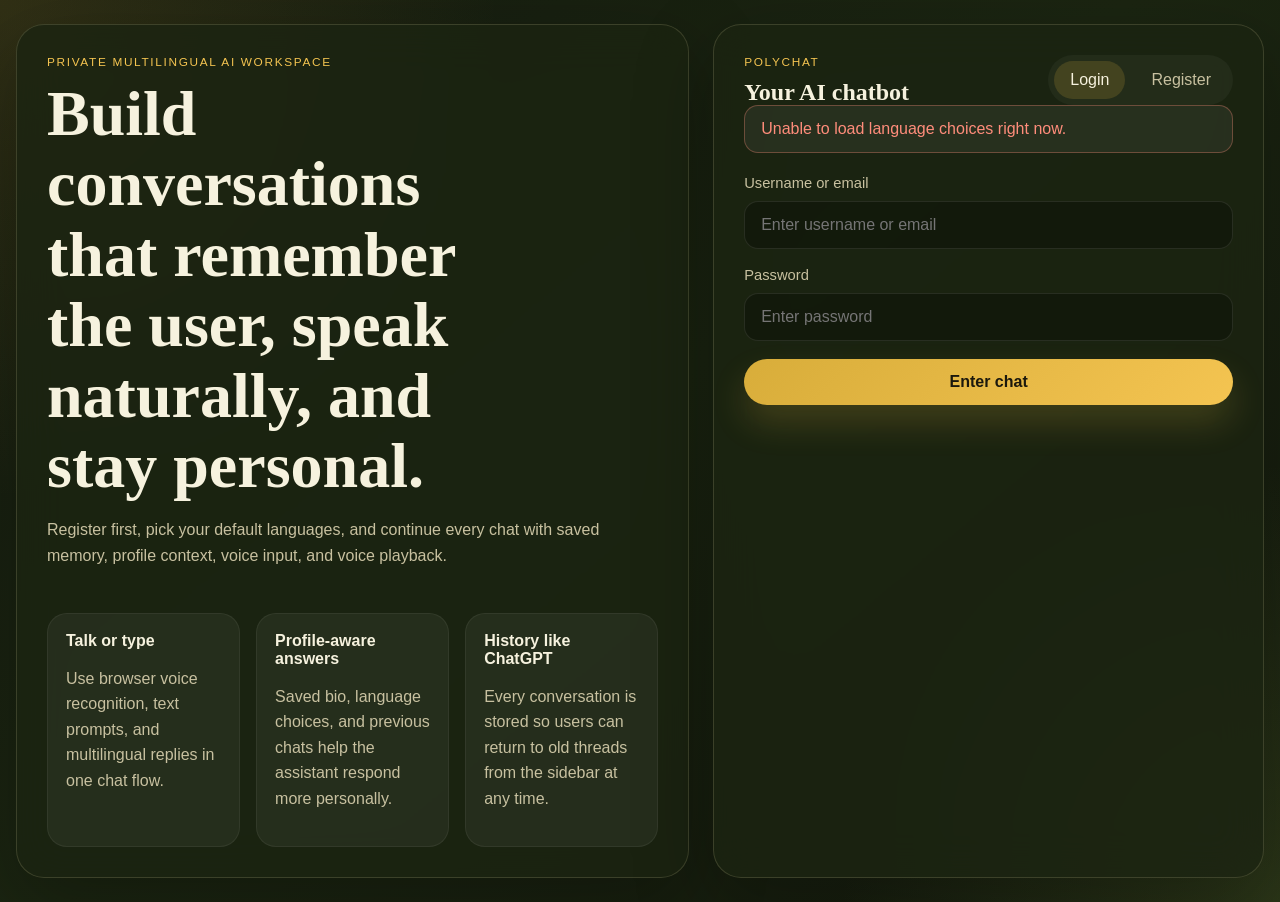
==== frontend/chat.html @ 6683b367 "Initial commit - SocialFlow AI project" ====
<!DOCTYPE html>
<html lang="en">
<head>
    <meta charset="UTF-8">
    <meta name="viewport" content="width=device-width, initial-scale=1.0">
    <title>PolyChat | Chat</title>
    <link rel="stylesheet" href="./css/style.css">
</head>
<body class="chat-page">
    <div class="chat-shell">
        <aside class="sidebar">
            <div class="sidebar-top">
                <div>
                    <p class="brand-kicker">PolyChat</p>
                    <h1>Conversations</h1>
                </div>
                <button id="newChatButton" class="primary-button small">New chat</button>
            </div>

            <label class="search-field">
                <span class="sr-only">Search conversations</span>
                <input id="conversationSearch" type="search" placeholder="Search your chat history">
            </label>

            <div id="conversationList" class="conversation-list"></div>
        </aside>

        <main class="chat-main">
            <header class="chat-header">
                <div>
                    <p class="eyebrow">Memory-aware multilingual assistant</p>
                    <h2 id="chatTitle">Start a new conversation</h2>
                </div>

                <div class="header-actions">
                    <div class="language-inline">
                        <label for="languageSelect">Reply language</label>
                        <select id="languageSelect"></select>
                    </div>

                    <div class="profile-menu-wrapper">
                        <button id="profileMenuButton" class="profile-trigger">
                            <img id="headerAvatar" src="./images/default-avatar.svg" alt="Profile avatar">
                            <span id="headerName">Profile</span>
                        </button>

                        <div id="profileDropdown" class="profile-dropdown hidden">
                            <a href="./profile.html">View profile</a>
                            <button id="logoutButton" type="button">Logout</button>
                        </div>
                    </div>
                </div>
            </header>

            <div id="chatStatus" class="status-banner hidden"></div>

            <section id="messagesPanel" class="messages-panel">
                <div id="emptyState" class="empty-state">
                    <h3>Ready when you are</h3>
                    <p>
                        Type or speak in any language. The chatbot will save each conversation and use the
                        user's profile plus earlier chats for more relevant replies.
                    </p>
                </div>
            </section>

            <form id="composerForm" class="composer">
                <textarea id="messageInput" rows="1" placeholder="Message PolyChat"></textarea>
                <div class="composer-actions">
                    <button id="voiceButton" type="button" class="secondary-button">Voice input</button>
                    <button id="speakerButton" type="button" class="secondary-button">Voice off</button>
                    <button id="sendButton" type="submit" class="primary-button">Send</button>
                </div>
            </form>
        </main>
    </div>

    <script src="./js/chat.js"></script>
</body>
</html>
---- frontend/css/style.css ----
:root {
    --bg: #171d10;
    --bg-soft: #202814;
    --panel: rgba(28, 36, 18, 0.82);
    --panel-strong: rgba(34, 44, 22, 0.95);
    --border: rgba(233, 221, 169, 0.16);
    --text: #f6f2de;
    --muted: #c8c1a0;
    --accent: #d8ad3a;
    --accent-strong: #f4c451;
    --danger: #ff8d7b;
    --success: #87dfa5;
    --shadow: 0 26px 80px rgba(0, 0, 0, 0.28);
    --radius-xl: 28px;
    --radius-lg: 20px;
    --radius-md: 14px;
    --font-ui: "Trebuchet MS", "Gill Sans", sans-serif;
    --font-display: Georgia, "Times New Roman", serif;
}

* {
    box-sizing: border-box;
}

html,
body {
    margin: 0;
    min-height: 100%;
}

body {
    font-family: var(--font-ui);
    color: var(--text);
    background:
        radial-gradient(circle at top left, rgba(216, 173, 58, 0.14), transparent 32%),
        radial-gradient(circle at bottom right, rgba(108, 134, 55, 0.26), transparent 28%),
        linear-gradient(140deg, #151b0f 0%, #1b2511 48%, #14190d 100%);
}

a {
    color: inherit;
    text-decoration: none;
}

button,
input,
textarea,
select {
    font: inherit;
}

button {
    cursor: pointer;
    border: 0;
}

.hidden,
.sr-only {
    position: absolute;
    width: 1px;
    height: 1px;
    padding: 0;
    margin: -1px;
    overflow: hidden;
    clip: rect(0, 0, 0, 0);
    white-space: nowrap;
    border: 0;
}

.eyebrow,
.brand-kicker {
    margin: 0 0 10px;
    text-transform: uppercase;
    letter-spacing: 0.14em;
    font-size: 0.74rem;
    color: var(--accent-strong);
}

.lead,
.muted-copy,
.feature-card p,
.section-heading p {
    color: var(--muted);
    line-height: 1.6;
}

.primary-button,
.secondary-button,
.toggle-button,
.ghost-link,
.profile-trigger,
.link-button {
    display: inline-flex;
    align-items: center;
    justify-content: center;
    gap: 10px;
    border-radius: 999px;
    transition: transform 0.2s ease, background 0.2s ease, border-color 0.2s ease, color 0.2s ease;
}

.primary-button {
    background: linear-gradient(135deg, var(--accent) 0%, var(--accent-strong) 100%);
    color: #1b180d;
    padding: 14px 22px;
    font-weight: 700;
    box-shadow: 0 18px 34px rgba(216, 173, 58, 0.2);
}

.primary-button:hover,
.secondary-button:hover,
.toggle-button:hover,
.ghost-link:hover,
.profile-trigger:hover,
.conversation-item:hover {
    transform: translateY(-1px);
}

.secondary-button,
.ghost-link,
.link-button {
    background: rgba(255, 255, 255, 0.06);
    color: var(--text);
    border: 1px solid var(--border);
    padding: 12px 18px;
}

.small {
    padding: 10px 16px;
}

.wide {
    width: 100%;
}

.pill {
    padding: 8px 12px;
    border-radius: 999px;
    background: rgba(216, 173, 58, 0.14);
    color: var(--accent-strong);
    font-size: 0.86rem;
}

.status-banner {
    margin-bottom: 18px;
    padding: 14px 16px;
    border-radius: var(--radius-md);
    border: 1px solid var(--border);
    background: rgba(255, 255, 255, 0.06);
}

.status-banner.success {
    border-color: rgba(135, 223, 165, 0.26);
    color: var(--success);
}

.status-banner.error {
    border-color: rgba(255, 141, 123, 0.32);
    color: var(--danger);
}

.auth-shell,
.chat-shell,
.profile-layout {
    width: min(1380px, calc(100% - 32px));
    margin: 24px auto;
}

.auth-shell {
    display: grid;
    grid-template-columns: 1.1fr 0.9fr;
    gap: 24px;
    align-items: stretch;
    min-height: calc(100vh - 48px);
}

.auth-hero,
.auth-panel,
.sidebar,
.chat-main,
.profile-card,
.profile-form-panel,
.profile-header {
    background: var(--panel);
    border: 1px solid var(--border);
    border-radius: var(--radius-xl);
    box-shadow: var(--shadow);
    backdrop-filter: blur(22px);
}

.auth-hero,
.auth-panel,
.profile-card,
.profile-form-panel {
    padding: 30px;
}

.auth-hero {
    display: flex;
    flex-direction: column;
    justify-content: space-between;
}

.auth-hero h1,
.profile-header h1,
.sidebar h1,
.chat-header h2,
.auth-panel h2 {
    margin: 0;
    font-family: var(--font-display);
    line-height: 1.1;
}

.auth-hero h1 {
    max-width: 14ch;
    font-size: clamp(2.8rem, 5vw, 5rem);
}

.feature-grid {
    display: grid;
    grid-template-columns: repeat(3, minmax(0, 1fr));
    gap: 16px;
    margin-top: 28px;
}

.feature-card,
.conversation-item,
.message-bubble,
.empty-state {
    background: rgba(255, 255, 255, 0.05);
    border: 1px solid rgba(255, 255, 255, 0.06);
}

.feature-card {
    padding: 18px;
    border-radius: var(--radius-lg);
}

.feature-card h2 {
    margin: 0 0 8px;
    font-size: 1rem;
}

.brand-row,
.section-heading,
.sidebar-top,
.chat-header,
.composer-actions,
.form-actions,
.profile-header {
    display: flex;
    align-items: center;
    justify-content: space-between;
    gap: 16px;
}

.auth-toggle {
    display: flex;
    gap: 10px;
    padding: 6px;
    border-radius: 999px;
    background: rgba(255, 255, 255, 0.04);
}

.toggle-button {
    padding: 10px 16px;
    background: transparent;
    color: var(--muted);
}

.toggle-button.is-active {
    background: rgba(216, 173, 58, 0.18);
    color: var(--text);
}

.auth-form {
    display: none;
    margin-top: 22px;
}

.auth-form.is-active {
    display: block;
}

.field,
.upload-field {
    display: flex;
    flex-direction: column;
    gap: 10px;
    margin-bottom: 18px;
}

.field span,
.upload-field span,
.language-inline label {
    color: var(--muted);
    font-size: 0.92rem;
}

.field-row {
    display: grid;
    grid-template-columns: repeat(2, minmax(0, 1fr));
    gap: 16px;
}

.field input,
.field textarea,
.search-field input,
.language-inline select,
.upload-field input,
.composer textarea {
    width: 100%;
    border-radius: var(--radius-md);
    border: 1px solid rgba(255, 255, 255, 0.09);
    background: rgba(11, 15, 7, 0.42);
    color: var(--text);
    padding: 14px 16px;
    outline: none;
}

.field input:focus,
.field textarea:focus,
.search-field input:focus,
.language-inline select:focus,
.composer textarea:focus {
    border-color: rgba(216, 173, 58, 0.5);
    box-shadow: 0 0 0 3px rgba(216, 173, 58, 0.12);
}

.language-picker {
    margin-bottom: 24px;
    padding: 18px;
    border-radius: var(--radius-lg);
    background: rgba(255, 255, 255, 0.04);
    border: 1px solid rgba(255, 255, 255, 0.06);
}

.language-grid {
    display: grid;
    grid-template-columns: repeat(3, minmax(0, 1fr));
    gap: 12px;
    margin-top: 18px;
    max-height: 290px;
    overflow: auto;
    padding-right: 4px;
}

.language-option {
    display: flex;
    align-items: center;
    gap: 10px;
    padding: 12px 14px;
    border-radius: var(--radius-md);
    border: 1px solid rgba(255, 255, 255, 0.08);
    background: rgba(255, 255, 255, 0.04);
}

.language-option input {
    accent-color: var(--accent);
}

.chat-shell {
    display: grid;
    grid-template-columns: 320px minmax(0, 1fr);
    gap: 24px;
    min-height: calc(100vh - 48px);
}

.sidebar {
    padding: 22px;
    display: flex;
    flex-direction: column;
}

.search-field {
    margin: 20px 0;
}

.conversation-list {
    display: flex;
    flex-direction: column;
    gap: 10px;
    overflow: auto;
}

.conversation-item {
    padding: 14px;
    border-radius: var(--radius-md);
    cursor: pointer;
}

.conversation-item.active {
    border-color: rgba(216, 173, 58, 0.38);
    background: rgba(216, 173, 58, 0.12);
}

.conversation-item h3 {
    margin: 0 0 6px;
}

.conversation-item time {
    margin: 0;
    color: var(--muted);
    font-size: 0.88rem;
}

.chat-main {
    display: grid;
    grid-template-rows: auto auto 1fr auto;
    padding: 24px;
}

.header-actions {
    display: flex;
    align-items: center;
    gap: 16px;
}

.language-inline {
    display: flex;
    flex-direction: column;
    gap: 8px;
}

.profile-menu-wrapper {
    position: relative;
}

.profile-trigger {
    padding: 8px 12px 8px 8px;
    background: rgba(255, 255, 255, 0.06);
    border: 1px solid var(--border);
    color: var(--text);
}

.profile-trigger img,
.profile-header-meta img,
.profile-preview {
    width: 42px;
    height: 42px;
    object-fit: cover;
    border-radius: 50%;
    border: 2px solid rgba(216, 173, 58, 0.25);
}

.profile-dropdown {
    position: absolute;
    top: calc(100% + 10px);
    right: 0;
    min-width: 180px;
    padding: 10px;
    border-radius: var(--radius-md);
    background: rgba(24, 31, 15, 0.98);
    border: 1px solid var(--border);
    box-shadow: var(--shadow);
    display: grid;
    gap: 8px;
}

.profile-dropdown a,
.profile-dropdown button {
    width: 100%;
    text-align: left;
    padding: 12px 14px;
    border-radius: 12px;
    background: rgba(255, 255, 255, 0.04);
    color: var(--text);
}

.messages-panel {
    overflow: auto;
    padding: 10px 4px 12px;
    display: flex;
    flex-direction: column;
    gap: 14px;
}

.empty-state {
    margin: auto;
    max-width: 520px;
    padding: 28px;
    text-align: center;
    border-radius: var(--radius-lg);
}

.message-row {
    display: flex;
}

.message-row.user {
    justify-content: flex-end;
}

.message-row.assistant {
    justify-content: flex-start;
}

.message-bubble {
    max-width: min(760px, 86%);
    padding: 18px;
    border-radius: 22px;
    line-height: 1.7;
    white-space: pre-wrap;
}

.message-row.user .message-bubble {
    background: linear-gradient(135deg, rgba(216, 173, 58, 0.22), rgba(115, 83, 16, 0.28));
    border-color: rgba(216, 173, 58, 0.28);
}

.composer {
    display: grid;
    gap: 14px;
    padding-top: 14px;
}

.composer textarea {
    resize: none;
    min-height: 66px;
    max-height: 220px;
}

.composer-actions {
    justify-content: flex-end;
}

.profile-page .profile-header {
    width: min(1380px, calc(100% - 32px));
    margin: 24px auto 0;
    padding: 18px 22px;
}

.profile-header-meta {
    display: flex;
    align-items: center;
    gap: 14px;
}

.profile-layout {
    display: grid;
    grid-template-columns: 320px minmax(0, 1fr);
    gap: 24px;
}

.profile-card {
    text-align: center;
}

.profile-preview {
    width: 132px;
    height: 132px;
    margin-bottom: 18px;
}

.profile-form {
    display: grid;
}

.form-actions {
    justify-content: flex-start;
}

@media (max-width: 1100px) {
    .auth-shell,
    .chat-shell,
    .profile-layout {
        grid-template-columns: 1fr;
    }

    .feature-grid,
    .language-grid {
        grid-template-columns: repeat(2, minmax(0, 1fr));
    }
}

@media (max-width: 760px) {
    .auth-shell,
    .chat-shell,
    .profile-page .profile-header,
    .profile-layout {
        width: min(100% - 18px, 100%);
        margin-top: 12px;
    }

    .auth-hero,
    .auth-panel,
    .sidebar,
    .chat-main,
    .profile-card,
    .profile-form-panel {
        padding: 18px;
    }

    .field-row,
    .feature-grid,
    .language-grid {
        grid-template-columns: 1fr;
    }

    .brand-row,
    .sidebar-top,
    .chat-header,
    .profile-header,
    .header-actions,
    .form-actions {
        flex-direction: column;
        align-items: stretch;
    }

    .composer-actions {
        justify-content: stretch;
        flex-wrap: wrap;
    }

    .primary-button,
    .secondary-button,
    .ghost-link,
    .profile-trigger,
    .link-button {
        width: 100%;
    }
}
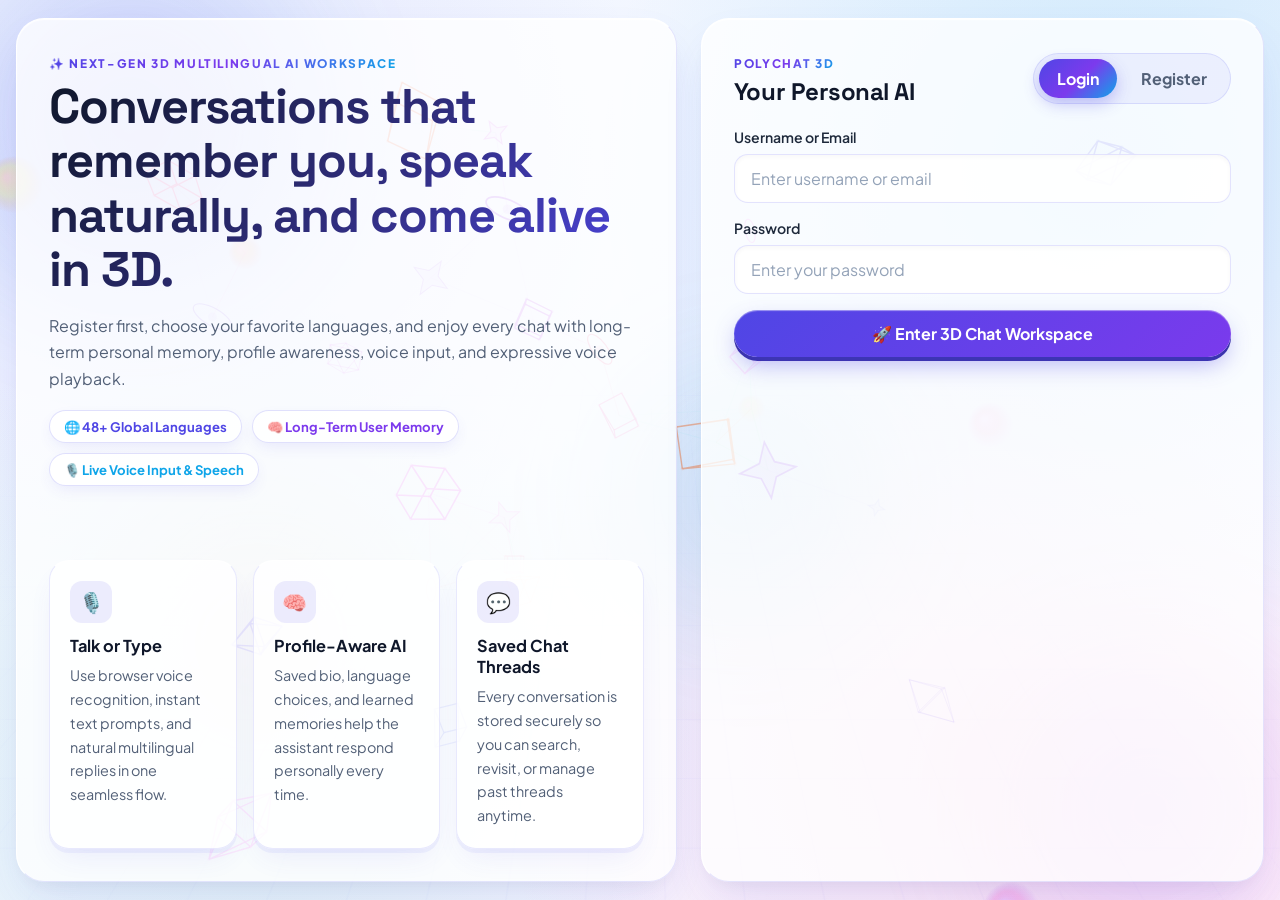
==== commit 838cc6c7: "Describe the change" ====
--- a/frontend/chat.html
+++ b/frontend/chat.html
@@ -3,50 +3,65 @@
 <head>
     <meta charset="UTF-8">
     <meta name="viewport" content="width=device-width, initial-scale=1.0">
-    <title>PolyChat | Chat</title>
+    <title>PolyChat 3D | AI Workspace</title>
     <link rel="stylesheet" href="./css/style.css">
 </head>
 <body class="chat-page">
+    <div id="sidebarBackdrop" class="sidebar-backdrop"></div>
+
     <div class="chat-shell">
-        <aside class="sidebar">
+        <aside id="chatSidebar" class="sidebar">
             <div class="sidebar-top">
                 <div>
-                    <p class="brand-kicker">PolyChat</p>
+                    <p class="brand-kicker">PolyChat 3D</p>
                     <h1>Conversations</h1>
                 </div>
-                <button id="newChatButton" class="primary-button small">New chat</button>
+                <button id="newChatButton" type="button" class="primary-button small">＋ New chat</button>
             </div>
 
             <label class="search-field">
                 <span class="sr-only">Search conversations</span>
-                <input id="conversationSearch" type="search" placeholder="Search your chat history">
+                <input id="conversationSearch" type="search" placeholder="🔍 Search your chat history...">
             </label>
 
             <div id="conversationList" class="conversation-list"></div>
+
+            <div id="memoryBox" class="sidebar-memory-box">
+                <h4>
+                    <span>🧠 Learned Memories</span>
+                    <span id="memoryCountBadge" class="pill" style="padding:2px 8px;font-size:0.72rem;">0</span>
+                </h4>
+                <div id="memoryTags" class="memory-tags">
+                    <span class="muted-copy" style="font-size:0.78rem;">Tell me your name, city, or interests!</span>
+                </div>
+            </div>
         </aside>
 
         <main class="chat-main">
             <header class="chat-header">
-                <div>
-                    <p class="eyebrow">Memory-aware multilingual assistant</p>
-                    <h2 id="chatTitle">Start a new conversation</h2>
+                <div class="chat-header-left">
+                    <button id="mobileMenuBtn" type="button" class="mobile-menu-btn" aria-label="Toggle conversations menu">☰</button>
+                    <div style="min-width:0;">
+                        <p class="eyebrow">✨ Memory-Aware Multilingual 3D Assistant</p>
+                        <h2 id="chatTitle" style="white-space:nowrap;overflow:hidden;text-overflow:ellipsis;">Start a new conversation</h2>
+                    </div>
                 </div>
 
                 <div class="header-actions">
                     <div class="language-inline">
-                        <label for="languageSelect">Reply language</label>
+                        <label for="languageSelect">Reply in</label>
                         <select id="languageSelect"></select>
                     </div>
 
                     <div class="profile-menu-wrapper">
-                        <button id="profileMenuButton" class="profile-trigger">
+                        <button id="profileMenuButton" type="button" class="profile-trigger">
                             <img id="headerAvatar" src="./images/default-avatar.svg" alt="Profile avatar">
                             <span id="headerName">Profile</span>
                         </button>
 
                         <div id="profileDropdown" class="profile-dropdown hidden">
-                            <a href="./profile.html">View profile</a>
-                            <button id="logoutButton" type="button">Logout</button>
+                            <a href="./profile.html">👤 Edit Profile</a>
+                            <button id="logoutButton" type="button">🚪 Logout</button>
                         </div>
                     </div>
                 </div>
@@ -56,25 +71,42 @@
 
             <section id="messagesPanel" class="messages-panel">
                 <div id="emptyState" class="empty-state">
-                    <h3>Ready when you are</h3>
-                    <p>
-                        Type or speak in any language. The chatbot will save each conversation and use the
-                        user's profile plus earlier chats for more relevant replies.
+                    <div class="empty-state-orb">🤖</div>
+                    <h3>Ready when you are!</h3>
+                    <p class="muted-copy">
+                        Type or speak in Hindi, English, or any of 48+ languages. PolyChat remembers your profile
+                        and past chats to deliver personalized, animated responses.
                     </p>
+                    <div class="quick-prompts">
+                        <button type="button" class="quick-prompt-chip" data-prompt="नमस्ते! आज आप मेरी क्या मदद कर सकते हैं?">🙏 नमस्ते! (Hindi)</button>
+                        <button type="button" class="quick-prompt-chip" data-prompt="What do you know about me from my profile and memory?">🧠 What do you remember about me?</button>
+                        <button type="button" class="quick-prompt-chip" data-prompt="Write a clean Python function example with explanation.">🐍 Python Code Example</button>
+                        <button type="button" class="quick-prompt-chip" data-prompt="Calculate 125 * 48 + 350">🧮 Solve Math: 125 × 48 + 350</button>
+                    </div>
                 </div>
             </section>
 
             <form id="composerForm" class="composer">
-                <textarea id="messageInput" rows="1" placeholder="Message PolyChat"></textarea>
+                <div class="composer-input-wrap">
+                    <textarea id="messageInput" rows="1" placeholder="Message PolyChat 3D... (Press Enter to send, Shift+Enter for new line)"></textarea>
+                    <div class="typing-live-pill">
+                        <span class="typing-wave"><i></i><i></i><i></i></span>
+                        <span>Typing</span>
+                    </div>
+                </div>
                 <div class="composer-actions">
-                    <button id="voiceButton" type="button" class="secondary-button">Voice input</button>
-                    <button id="speakerButton" type="button" class="secondary-button">Voice off</button>
-                    <button id="sendButton" type="submit" class="primary-button">Send</button>
+                    <span class="composer-hint">💡 Press <strong>Enter</strong> to send • <strong>Shift + Enter</strong> for newline</span>
+                    <div class="composer-buttons">
+                        <button id="voiceButton" type="button" class="secondary-button">🎙️ Voice Input</button>
+                        <button id="speakerButton" type="button" class="secondary-button">🔈 Voice Off</button>
+                        <button id="sendButton" type="submit" class="primary-button">Send ➤</button>
+                    </div>
                 </div>
             </form>
         </main>
     </div>
 
+    <script src="./js/bg3d.js"></script>
     <script src="./js/chat.js"></script>
 </body>
 </html>
--- a/frontend/css/style.css
+++ b/frontend/css/style.css
@@ -1,21 +1,50 @@
+@import url('https://fonts.googleapis.com/css2?family=Plus+Jakarta+Sans:wght@400;500;600;700;800&family=Space+Grotesk:wght@600;700&display=swap');
+
 :root {
-    --bg: #171d10;
-    --bg-soft: #202814;
-    --panel: rgba(28, 36, 18, 0.82);
-    --panel-strong: rgba(34, 44, 22, 0.95);
-    --border: rgba(233, 221, 169, 0.16);
-    --text: #f6f2de;
-    --muted: #c8c1a0;
-    --accent: #d8ad3a;
-    --accent-strong: #f4c451;
-    --danger: #ff8d7b;
-    --success: #87dfa5;
-    --shadow: 0 26px 80px rgba(0, 0, 0, 0.28);
+    --bg-base: #f4f7ff;
+    --bg-secondary: #eef3ff;
+    --panel: rgba(255, 255, 255, 0.78);
+    --panel-strong: rgba(255, 255, 255, 0.94);
+    --panel-card: rgba(255, 255, 255, 0.72);
+    --border: rgba(99, 102, 241, 0.16);
+    --border-highlight: rgba(255, 255, 255, 0.92);
+    --text: #0f172a;
+    --text-soft: #1e293b;
+    --muted: #526077;
+    --accent: #4f46e5;
+    --accent-violet: #7c3aed;
+    --accent-cyan: #0ea5e9;
+    --accent-pink: #ec4899;
+    --accent-gradient: linear-gradient(135deg, #4f46e5 0%, #7c3aed 52%, #0ea5e9 100%);
+    --accent-soft: rgba(79, 70, 229, 0.1);
+    --danger: #e11d48;
+    --danger-bg: rgba(225, 29, 72, 0.09);
+    --success: #059669;
+    --success-bg: rgba(5, 150, 105, 0.1);
+    --shadow-3d:
+        0 22px 50px -12px rgba(79, 70, 229, 0.13),
+        0 8px 20px -6px rgba(15, 23, 42, 0.06),
+        inset 0 1px 1px rgba(255, 255, 255, 0.95);
+    --shadow-3d-hover:
+        0 28px 60px -12px rgba(79, 70, 229, 0.22),
+        0 12px 26px -6px rgba(14, 165, 233, 0.12),
+        inset 0 1px 2px rgba(255, 255, 255, 1);
+    --shadow-btn-primary:
+        0 10px 24px -4px rgba(79, 70, 229, 0.42),
+        0 4px 0 #3730a3,
+        inset 0 1px 1px rgba(255, 255, 255, 0.45);
+    --shadow-btn-primary-hover:
+        0 16px 32px -4px rgba(124, 58, 237, 0.52),
+        0 5px 0 #3730a3,
+        inset 0 1px 2px rgba(255, 255, 255, 0.65);
     --radius-xl: 28px;
     --radius-lg: 20px;
     --radius-md: 14px;
-    --font-ui: "Trebuchet MS", "Gill Sans", sans-serif;
-    --font-display: Georgia, "Times New Roman", serif;
+    --radius-sm: 10px;
+    --font-ui: "Plus Jakarta Sans", -apple-system, BlinkMacSystemFont, "Segoe UI", sans-serif;
+    --font-display: "Space Grotesk", "Plus Jakarta Sans", sans-serif;
+    --ease-spring: cubic-bezier(0.22, 1, 0.36, 1);
+    --ease-bounce: cubic-bezier(0.34, 1.56, 0.64, 1);
 }
 
 * {
@@ -26,17 +55,171 @@
 body {
     margin: 0;
     min-height: 100%;
+    overflow-x: hidden;
 }
 
 body {
     font-family: var(--font-ui);
     color: var(--text);
+    background: linear-gradient(135deg, #f5f8ff 0%, #edf2ff 45%, #f8f2ff 100%);
+    perspective: 1400px;
+    position: relative;
+}
+
+/* =========================================================
+   3D FLYING BACKGROUND & COLOR-SHIFTING AURORA STAGE
+   ========================================================= */
+.bg-3d-stage {
+    position: fixed;
+    inset: 0;
+    z-index: 0;
+    pointer-events: none;
+    overflow: hidden;
     background:
-        radial-gradient(circle at top left, rgba(216, 173, 58, 0.14), transparent 32%),
-        radial-gradient(circle at bottom right, rgba(108, 134, 55, 0.26), transparent 28%),
-        linear-gradient(140deg, #151b0f 0%, #1b2511 48%, #14190d 100%);
-}
-
+        radial-gradient(circle at 12% 16%, rgba(99, 102, 241, 0.14), transparent 36%),
+        radial-gradient(circle at 86% 18%, rgba(14, 165, 233, 0.15), transparent 38%),
+        radial-gradient(circle at 75% 84%, rgba(236, 72, 153, 0.12), transparent 38%),
+        radial-gradient(circle at 20% 82%, rgba(16, 185, 129, 0.1), transparent 35%),
+        linear-gradient(145deg, #f7f9ff 0%, #eef4ff 48%, #fdf7ff 100%);
+}
+
+#polychat3d-canvas {
+    position: absolute;
+    inset: 0;
+    width: 100%;
+    height: 100%;
+    display: block;
+}
+
+.bg-grid-plane {
+    position: absolute;
+    inset: -30%;
+    background-image:
+        linear-gradient(rgba(99, 102, 241, 0.045) 1px, transparent 1px),
+        linear-gradient(90deg, rgba(99, 102, 241, 0.045) 1px, transparent 1px);
+    background-size: 52px 52px;
+    transform: perspective(700px) rotateX(58deg) translateY(15%) translateZ(-120px);
+    animation: gridDrift 22s linear infinite;
+    mask-image: radial-gradient(circle at center, rgba(0, 0, 0, 0.65) 10%, transparent 72%);
+    -webkit-mask-image: radial-gradient(circle at center, rgba(0, 0, 0, 0.65) 10%, transparent 72%);
+}
+
+@keyframes gridDrift {
+    0% {
+        background-position: 0 0;
+    }
+    100% {
+        background-position: 0 52px;
+    }
+}
+
+.bg-aurora-orb {
+    position: absolute;
+    border-radius: 50%;
+    filter: blur(55px);
+    opacity: 0.58;
+    animation: orbFloatHue 18s ease-in-out infinite alternate;
+}
+
+.bg-aurora-orb.orb-1 {
+    width: 420px;
+    height: 420px;
+    top: -90px;
+    left: -80px;
+    background: radial-gradient(circle, rgba(99, 102, 241, 0.42), rgba(14, 165, 233, 0.1) 70%);
+    animation-duration: 16s;
+}
+
+.bg-aurora-orb.orb-2 {
+    width: 380px;
+    height: 380px;
+    bottom: -100px;
+    right: -60px;
+    background: radial-gradient(circle, rgba(168, 85, 247, 0.36), rgba(236, 72, 153, 0.1) 70%);
+    animation-duration: 20s;
+    animation-delay: -5s;
+}
+
+.bg-aurora-orb.orb-3 {
+    width: 310px;
+    height: 310px;
+    top: 38%;
+    left: 46%;
+    background: radial-gradient(circle, rgba(14, 165, 233, 0.3), rgba(16, 185, 129, 0.08) 70%);
+    animation-duration: 22s;
+    animation-delay: -9s;
+}
+
+.bg-aurora-orb.orb-4 {
+    width: 260px;
+    height: 260px;
+    bottom: 14%;
+    left: 10%;
+    background: radial-gradient(circle, rgba(244, 63, 94, 0.22), rgba(251, 191, 36, 0.1) 70%);
+    animation-duration: 19s;
+    animation-delay: -3s;
+}
+
+@keyframes orbFloatHue {
+    0% {
+        transform: translate3d(0, 0, 0) scale(1);
+        filter: blur(55px) hue-rotate(0deg);
+    }
+    50% {
+        transform: translate3d(45px, -35px, 30px) scale(1.12);
+        filter: blur(60px) hue-rotate(45deg);
+    }
+    100% {
+        transform: translate3d(-35px, 40px, -20px) scale(0.94);
+        filter: blur(50px) hue-rotate(95deg);
+    }
+}
+
+/* =========================================================
+   3D PAGE OPEN & CLOSE TRANSITION ANIMATIONS
+   ========================================================= */
+.auth-shell,
+.chat-shell,
+.profile-layout,
+.profile-page .profile-header {
+    position: relative;
+    z-index: 1;
+    transition:
+        opacity 0.52s var(--ease-spring),
+        transform 0.58s var(--ease-spring),
+        filter 0.45s var(--ease-spring);
+}
+
+body.page-3d-enter .auth-shell,
+body.page-3d-enter .chat-shell,
+body.page-3d-enter .profile-layout,
+body.page-3d-enter .profile-page .profile-header {
+    opacity: 0;
+    transform: perspective(1400px) translateY(26px) scale(0.96) rotateX(4deg);
+    filter: blur(6px);
+}
+
+body.page-3d-ready .auth-shell,
+body.page-3d-ready .chat-shell,
+body.page-3d-ready .profile-layout,
+body.page-3d-ready .profile-page .profile-header {
+    opacity: 1;
+    transform: perspective(1400px) translateY(0) scale(1) rotateX(0deg);
+    filter: blur(0);
+}
+
+body.page-3d-exit .auth-shell,
+body.page-3d-exit .chat-shell,
+body.page-3d-exit .profile-layout,
+body.page-3d-exit .profile-page .profile-header {
+    opacity: 0;
+    transform: perspective(1400px) translateY(-20px) scale(0.95) rotateX(-4deg);
+    filter: blur(6px);
+}
+
+/* =========================================================
+   TYPOGRAPHY & COMMON ELEMENTS
+   ========================================================= */
 a {
     color: inherit;
     text-decoration: none;
@@ -56,24 +239,29 @@
 
 .hidden,
 .sr-only {
-    position: absolute;
-    width: 1px;
-    height: 1px;
-    padding: 0;
-    margin: -1px;
-    overflow: hidden;
-    clip: rect(0, 0, 0, 0);
-    white-space: nowrap;
-    border: 0;
+    position: absolute !important;
+    width: 1px !important;
+    height: 1px !important;
+    padding: 0 !important;
+    margin: -1px !important;
+    overflow: hidden !important;
+    clip: rect(0, 0, 0, 0) !important;
+    white-space: nowrap !important;
+    border: 0 !important;
 }
 
 .eyebrow,
 .brand-kicker {
-    margin: 0 0 10px;
+    margin: 0 0 8px;
     text-transform: uppercase;
     letter-spacing: 0.14em;
     font-size: 0.74rem;
-    color: var(--accent-strong);
+    font-weight: 800;
+    background: var(--accent-gradient);
+    -webkit-background-clip: text;
+    background-clip: text;
+    color: transparent;
+    display: inline-block;
 }
 
 .lead,
@@ -81,51 +269,145 @@
 .feature-card p,
 .section-heading p {
     color: var(--muted);
-    line-height: 1.6;
-}
-
+    line-height: 1.65;
+}
+
+/* =========================================================
+   3D INTERACTIVE BUTTONS & HOVER TIMINGS
+   ========================================================= */
 .primary-button,
 .secondary-button,
 .toggle-button,
 .ghost-link,
 .profile-trigger,
 .link-button {
+    position: relative;
+    overflow: hidden;
     display: inline-flex;
     align-items: center;
     justify-content: center;
-    gap: 10px;
+    gap: 9px;
     border-radius: 999px;
-    transition: transform 0.2s ease, background 0.2s ease, border-color 0.2s ease, color 0.2s ease;
+    font-weight: 600;
+    transition:
+        transform 0.28s var(--ease-bounce),
+        box-shadow 0.28s var(--ease-spring),
+        background 0.28s ease,
+        border-color 0.28s ease,
+        color 0.25s ease;
+    will-change: transform, box-shadow;
+}
+
+.primary-button::after,
+.secondary-button::after {
+    content: "";
+    position: absolute;
+    top: 0;
+    left: -110%;
+    width: 65%;
+    height: 100%;
+    background: linear-gradient(
+        90deg,
+        transparent,
+        rgba(255, 255, 255, 0.45),
+        transparent
+    );
+    transform: skewX(-24deg);
+    transition: left 0.55s var(--ease-spring);
+    pointer-events: none;
+}
+
+.primary-button:hover::after,
+.secondary-button:hover::after {
+    left: 145%;
 }
 
 .primary-button {
-    background: linear-gradient(135deg, var(--accent) 0%, var(--accent-strong) 100%);
-    color: #1b180d;
-    padding: 14px 22px;
+    background: var(--accent-gradient);
+    background-size: 200% 200%;
+    color: #ffffff;
+    padding: 13px 24px;
     font-weight: 700;
-    box-shadow: 0 18px 34px rgba(216, 173, 58, 0.2);
-}
-
-.primary-button:hover,
-.secondary-button:hover,
-.toggle-button:hover,
-.ghost-link:hover,
-.profile-trigger:hover,
-.conversation-item:hover {
-    transform: translateY(-1px);
+    box-shadow: var(--shadow-btn-primary);
+    animation: gradientShift 6s ease infinite;
+}
+
+@keyframes gradientShift {
+    0%, 100% {
+        background-position: 0% 50%;
+    }
+    50% {
+        background-position: 100% 50%;
+    }
+}
+
+.primary-button:hover {
+    transform: translateY(-3px) scale(1.02);
+    box-shadow: var(--shadow-btn-primary-hover);
+}
+
+.primary-button:active {
+    transform: translateY(2px) scale(0.99);
+    box-shadow: 0 4px 12px rgba(79, 70, 229, 0.3), 0 1px 0 #3730a3;
 }
 
 .secondary-button,
 .ghost-link,
 .link-button {
-    background: rgba(255, 255, 255, 0.06);
-    color: var(--text);
-    border: 1px solid var(--border);
-    padding: 12px 18px;
+    background: rgba(255, 255, 255, 0.85);
+    color: var(--text-soft);
+    border: 1px solid rgba(99, 102, 241, 0.22);
+    padding: 11px 18px;
+    box-shadow:
+        0 8px 18px -6px rgba(15, 23, 42, 0.08),
+        0 3px 0 rgba(99, 102, 241, 0.14),
+        inset 0 1px 1px rgba(255, 255, 255, 0.9);
+}
+
+.secondary-button:hover,
+.ghost-link:hover,
+.link-button:hover,
+.profile-trigger:hover {
+    transform: translateY(-3px);
+    background: #ffffff;
+    border-color: rgba(79, 70, 229, 0.45);
+    color: var(--accent);
+    box-shadow:
+        0 14px 26px -6px rgba(79, 70, 229, 0.16),
+        0 4px 0 rgba(79, 70, 229, 0.22);
+}
+
+.secondary-button:active,
+.ghost-link:active,
+.link-button:active {
+    transform: translateY(1px);
+}
+
+.secondary-button.is-listening {
+    background: linear-gradient(135deg, #f43f5e, #ec4899);
+    color: #fff;
+    border-color: transparent;
+    animation: pulseMic 1.4s infinite;
+}
+
+.secondary-button.is-active-voice {
+    background: rgba(79, 70, 229, 0.12);
+    color: var(--accent);
+    border-color: rgba(79, 70, 229, 0.42);
+}
+
+@keyframes pulseMic {
+    0%, 100% {
+        box-shadow: 0 0 0 0 rgba(244, 63, 94, 0.45);
+    }
+    50% {
+        box-shadow: 0 0 0 12px rgba(244, 63, 94, 0);
+    }
 }
 
 .small {
-    padding: 10px 16px;
+    padding: 10px 18px;
+    font-size: 0.9rem;
 }
 
 .wide {
@@ -133,44 +415,58 @@
 }
 
 .pill {
-    padding: 8px 12px;
+    padding: 7px 14px;
     border-radius: 999px;
-    background: rgba(216, 173, 58, 0.14);
-    color: var(--accent-strong);
-    font-size: 0.86rem;
+    background: var(--accent-soft);
+    border: 1px solid rgba(79, 70, 229, 0.2);
+    color: var(--accent);
+    font-size: 0.84rem;
+    font-weight: 700;
 }
 
 .status-banner {
-    margin-bottom: 18px;
-    padding: 14px 16px;
+    margin-bottom: 16px;
+    padding: 13px 16px;
     border-radius: var(--radius-md);
     border: 1px solid var(--border);
-    background: rgba(255, 255, 255, 0.06);
+    background: rgba(255, 255, 255, 0.9);
+    font-weight: 600;
+    font-size: 0.92rem;
+    box-shadow: 0 10px 24px -8px rgba(15, 23, 42, 0.08);
+    animation: bannerSlideIn 0.32s var(--ease-bounce);
+}
+
+@keyframes bannerSlideIn {
+    from {
+        opacity: 0;
+        transform: translateY(-10px) scale(0.97);
+    }
+    to {
+        opacity: 1;
+        transform: translateY(0) scale(1);
+    }
 }
 
 .status-banner.success {
-    border-color: rgba(135, 223, 165, 0.26);
+    border-color: rgba(5, 150, 105, 0.32);
+    background: var(--success-bg);
     color: var(--success);
 }
 
 .status-banner.error {
-    border-color: rgba(255, 141, 123, 0.32);
+    border-color: rgba(225, 29, 72, 0.32);
+    background: var(--danger-bg);
     color: var(--danger);
 }
 
+/* =========================================================
+   3D GLASSMORPHIC SHELLS & CONTAINERS
+   ========================================================= */
 .auth-shell,
 .chat-shell,
 .profile-layout {
-    width: min(1380px, calc(100% - 32px));
-    margin: 24px auto;
-}
-
-.auth-shell {
-    display: grid;
-    grid-template-columns: 1.1fr 0.9fr;
-    gap: 24px;
-    align-items: stretch;
-    min-height: calc(100vh - 48px);
+    width: min(1400px, calc(100% - 32px));
+    margin: 18px auto;
 }
 
 .auth-hero,
@@ -182,22 +478,40 @@
 .profile-header {
     background: var(--panel);
     border: 1px solid var(--border);
+    border-top: 1.5px solid var(--border-highlight);
+    border-left: 1.5px solid var(--border-highlight);
     border-radius: var(--radius-xl);
-    box-shadow: var(--shadow);
-    backdrop-filter: blur(22px);
+    box-shadow: var(--shadow-3d);
+    backdrop-filter: blur(24px) saturate(160%);
+    -webkit-backdrop-filter: blur(24px) saturate(160%);
+    transform-style: preserve-3d;
+    transition: transform 0.35s var(--ease-spring), box-shadow 0.35s var(--ease-spring);
+}
+
+/* =========================================================
+   AUTH PAGE (LOGIN & REGISTER)
+   ========================================================= */
+.auth-shell {
+    display: grid;
+    grid-template-columns: 1.08fr 0.92fr;
+    gap: 24px;
+    align-items: stretch;
+    min-height: calc(100dvh - 36px);
 }
 
 .auth-hero,
 .auth-panel,
 .profile-card,
 .profile-form-panel {
-    padding: 30px;
+    padding: 32px;
 }
 
 .auth-hero {
     display: flex;
     flex-direction: column;
     justify-content: space-between;
+    position: relative;
+    overflow: hidden;
 }
 
 .auth-hero h1,
@@ -207,37 +521,105 @@
 .auth-panel h2 {
     margin: 0;
     font-family: var(--font-display);
-    line-height: 1.1;
+    line-height: 1.12;
+    letter-spacing: -0.02em;
+    color: var(--text);
 }
 
 .auth-hero h1 {
-    max-width: 14ch;
-    font-size: clamp(2.8rem, 5vw, 5rem);
+    font-size: clamp(2.2rem, 3.8vw, 3.8rem);
+    background: linear-gradient(135deg, #0f172a 0%, #312e81 55%, #4f46e5 100%);
+    -webkit-background-clip: text;
+    background-clip: text;
+    color: transparent;
+}
+
+.hero-3d-badge-row {
+    display: flex;
+    flex-wrap: wrap;
+    gap: 10px;
+    margin-top: 18px;
+}
+
+.hero-3d-badge {
+    display: inline-flex;
+    align-items: center;
+    gap: 6px;
+    padding: 7px 14px;
+    border-radius: 999px;
+    font-size: 0.82rem;
+    font-weight: 700;
+    background: rgba(255, 255, 255, 0.85);
+    border: 1px solid rgba(99, 102, 241, 0.2);
+    color: var(--accent);
+    box-shadow: 0 6px 16px -4px rgba(79, 70, 229, 0.12);
+    animation: floatBadge 4s ease-in-out infinite alternate;
+}
+
+.hero-3d-badge:nth-child(2) {
+    animation-delay: -1.3s;
+    color: var(--accent-violet);
+}
+
+.hero-3d-badge:nth-child(3) {
+    animation-delay: -2.6s;
+    color: var(--accent-cyan);
+}
+
+@keyframes floatBadge {
+    0% {
+        transform: translateY(0px);
+    }
+    100% {
+        transform: translateY(-5px);
+    }
 }
 
 .feature-grid {
     display: grid;
     grid-template-columns: repeat(3, minmax(0, 1fr));
     gap: 16px;
-    margin-top: 28px;
-}
-
-.feature-card,
-.conversation-item,
-.message-bubble,
-.empty-state {
-    background: rgba(255, 255, 255, 0.05);
-    border: 1px solid rgba(255, 255, 255, 0.06);
+    margin-top: 26px;
 }
 
 .feature-card {
-    padding: 18px;
+    padding: 20px;
     border-radius: var(--radius-lg);
+    background: rgba(255, 255, 255, 0.82);
+    border: 1px solid rgba(99, 102, 241, 0.14);
+    border-top: 1.5px solid #ffffff;
+    box-shadow:
+        0 14px 30px -10px rgba(79, 70, 229, 0.11),
+        0 4px 0 rgba(99, 102, 241, 0.08);
+    transition: transform 0.32s var(--ease-bounce), box-shadow 0.32s var(--ease-spring);
+}
+
+.feature-card:hover {
+    transform: translateY(-6px) scale(1.02);
+    box-shadow: var(--shadow-3d-hover);
+}
+
+.feature-card .feature-icon {
+    width: 42px;
+    height: 42px;
+    border-radius: 12px;
+    display: inline-flex;
+    align-items: center;
+    justify-content: center;
+    font-size: 1.25rem;
+    margin-bottom: 12px;
+    background: var(--accent-soft);
 }
 
 .feature-card h2 {
     margin: 0 0 8px;
-    font-size: 1rem;
+    font-size: 1.02rem;
+    color: var(--text);
+}
+
+.feature-card p {
+    margin: 0;
+    font-size: 0.9rem;
 }
 
 .brand-row,
@@ -250,56 +632,72 @@
     display: flex;
     align-items: center;
     justify-content: space-between;
-    gap: 16px;
+    gap: 14px;
 }
 
 .auth-toggle {
     display: flex;
-    gap: 10px;
-    padding: 6px;
+    gap: 6px;
+    padding: 5px;
     border-radius: 999px;
-    background: rgba(255, 255, 255, 0.04);
+    background: rgba(99, 102, 241, 0.08);
+    border: 1px solid rgba(99, 102, 241, 0.16);
 }
 
 .toggle-button {
-    padding: 10px 16px;
+    padding: 9px 18px;
     background: transparent;
     color: var(--muted);
+    font-weight: 700;
 }
 
 .toggle-button.is-active {
-    background: rgba(216, 173, 58, 0.18);
-    color: var(--text);
+    background: var(--accent-gradient);
+    color: #ffffff;
+    box-shadow: 0 6px 16px rgba(79, 70, 229, 0.3);
 }
 
 .auth-form {
     display: none;
     margin-top: 22px;
+    animation: formFlipIn 0.42s var(--ease-spring);
 }
 
 .auth-form.is-active {
     display: block;
 }
 
+@keyframes formFlipIn {
+    from {
+        opacity: 0;
+        transform: perspective(900px) rotateX(-6deg) translateY(12px);
+    }
+    to {
+        opacity: 1;
+        transform: perspective(900px) rotateX(0deg) translateY(0);
+    }
+}
+
 .field,
 .upload-field {
     display: flex;
     flex-direction: column;
-    gap: 10px;
-    margin-bottom: 18px;
+    gap: 8px;
+    margin-bottom: 16px;
 }
 
 .field span,
 .upload-field span,
 .language-inline label {
-    color: var(--muted);
-    font-size: 0.92rem;
+    color: var(--text-soft);
+    font-size: 0.88rem;
+    font-weight: 600;
 }
 
 .field-row {
     display: grid;
     grid-template-columns: repeat(2, minmax(0, 1fr));
-    gap: 16px;
+    gap: 14px;
 }
 
 .field input,
@@ -310,11 +708,24 @@
 .composer textarea {
     width: 100%;
     border-radius: var(--radius-md);
-    border: 1px solid rgba(255, 255, 255, 0.09);
-    background: rgba(11, 15, 7, 0.42);
+    border: 1.5px solid rgba(99, 102, 241, 0.18);
+    background: rgba(255, 255, 255, 0.9);
     color: var(--text);
-    padding: 14px 16px;
+    padding: 13px 16px;
     outline: none;
+    box-shadow: inset 0 2px 4px rgba(15, 23, 42, 0.03);
+    transition:
+        border-color 0.25s ease,
+        box-shadow 0.25s ease,
+        transform 0.2s ease,
+        background 0.25s ease;
+}
+
+.field input::placeholder,
+.field textarea::placeholder,
+.search-field input::placeholder,
+.composer textarea::placeholder {
+    color: #94a3b8;
 }
 
 .field input:focus,
@@ -322,24 +733,33 @@
 .search-field input:focus,
 .language-inline select:focus,
 .composer textarea:focus {
-    border-color: rgba(216, 173, 58, 0.5);
-    box-shadow: 0 0 0 3px rgba(216, 173, 58, 0.12);
+    background: #ffffff;
+    border-color: var(--accent);
+    box-shadow:
+        0 0 0 4px rgba(79, 70, 229, 0.13),
+        0 8px 20px -6px rgba(79, 70, 229, 0.14);
+    transform: translateY(-1px);
 }
 
 .language-picker {
-    margin-bottom: 24px;
+    margin-bottom: 20px;
     padding: 18px;
     border-radius: var(--radius-lg);
-    background: rgba(255, 255, 255, 0.04);
-    border: 1px solid rgba(255, 255, 255, 0.06);
+    background: rgba(255, 255, 255, 0.65);
+    border: 1px solid rgba(99, 102, 241, 0.16);
+}
+
+.language-picker h3 {
+    margin: 0 0 4px;
+    font-size: 1rem;
 }
 
 .language-grid {
     display: grid;
     grid-template-columns: repeat(3, minmax(0, 1fr));
-    gap: 12px;
-    margin-top: 18px;
-    max-height: 290px;
+    gap: 10px;
+    margin-top: 14px;
+    max-height: 230px;
     overflow: auto;
     padding-right: 4px;
 }
@@ -347,78 +767,232 @@
 .language-option {
     display: flex;
     align-items: center;
+    gap: 9px;
+    padding: 10px 12px;
+    border-radius: var(--radius-sm);
+    border: 1px solid rgba(99, 102, 241, 0.14);
+    background: rgba(255, 255, 255, 0.85);
+    font-size: 0.88rem;
+    font-weight: 500;
+    cursor: pointer;
+    transition: transform 0.2s var(--ease-bounce), border-color 0.2s ease, background 0.2s ease, box-shadow 0.2s ease;
+}
+
+.language-option:hover {
+    transform: translateY(-2px);
+    border-color: rgba(79, 70, 229, 0.4);
+    background: #ffffff;
+    box-shadow: 0 6px 14px -4px rgba(79, 70, 229, 0.12);
+}
+
+.language-option:has(input:checked) {
+    background: linear-gradient(135deg, rgba(79, 70, 229, 0.12), rgba(14, 165, 233, 0.12));
+    border-color: var(--accent);
+    color: var(--accent);
+    font-weight: 700;
+}
+
+.language-option input {
+    accent-color: var(--accent);
+    width: 16px;
+    height: 16px;
+}
+
+/* =========================================================
+   CHAT PAGE LAYOUT (3D WORKSPACE + MOBILE DRAWER)
+   ========================================================= */
+.chat-shell {
+    display: grid;
+    grid-template-columns: 330px minmax(0, 1fr);
+    gap: 20px;
+    height: calc(100dvh - 36px);
+    min-height: 540px;
+}
+
+.sidebar {
+    padding: 20px;
+    display: flex;
+    flex-direction: column;
+    height: 100%;
+    overflow: hidden;
+}
+
+.search-field {
+    margin: 14px 0;
+}
+
+.conversation-list {
+    display: flex;
+    flex-direction: column;
     gap: 10px;
+    overflow-y: auto;
+    flex: 1;
+    padding-right: 4px;
+}
+
+.conversation-item {
+    display: flex;
+    align-items: center;
+    justify-content: space-between;
+    gap: 10px;
+    padding: 13px 14px;
+    border-radius: var(--radius-md);
+    background: rgba(255, 255, 255, 0.72);
+    border: 1px solid rgba(99, 102, 241, 0.12);
+    cursor: pointer;
+    text-align: left;
+    transition:
+        transform 0.25s var(--ease-bounce),
+        background 0.25s ease,
+        border-color 0.25s ease,
+        box-shadow 0.25s ease;
+}
+
+.conversation-item:hover {
+    transform: translateY(-2px) translateX(2px);
+    background: #ffffff;
+    border-color: rgba(79, 70, 229, 0.35);
+    box-shadow: 0 10px 22px -8px rgba(79, 70, 229, 0.16);
+}
+
+.conversation-item.active {
+    border-color: var(--accent);
+    background: linear-gradient(135deg, rgba(79, 70, 229, 0.12), rgba(124, 58, 237, 0.08));
+    box-shadow:
+        0 10px 22px -8px rgba(79, 70, 229, 0.22),
+        inset 3px 0 0 var(--accent);
+}
+
+.conversation-item-info {
+    min-width: 0;
+    flex: 1;
+}
+
+.conversation-item h3 {
+    margin: 0 0 4px;
+    font-size: 0.94rem;
+    font-weight: 700;
+    color: var(--text);
+    white-space: nowrap;
+    overflow: hidden;
+    text-overflow: ellipsis;
+}
+
+.conversation-item time {
+    display: block;
+    color: var(--muted);
+    font-size: 0.78rem;
+}
+
+.conv-delete-btn {
+    width: 30px;
+    height: 30px;
+    border-radius: 8px;
+    background: transparent;
+    color: var(--muted);
+    display: inline-flex;
+    align-items: center;
+    justify-content: center;
+    font-size: 0.9rem;
+    opacity: 0.65;
+    transition: background 0.2s ease, color 0.2s ease, transform 0.2s ease, opacity 0.2s ease;
+    flex-shrink: 0;
+}
+
+.conv-delete-btn:hover {
+    opacity: 1;
+    background: var(--danger-bg);
+    color: var(--danger);
+    transform: scale(1.1);
+}
+
+.sidebar-memory-box {
+    margin-top: 14px;
     padding: 12px 14px;
     border-radius: var(--radius-md);
-    border: 1px solid rgba(255, 255, 255, 0.08);
-    background: rgba(255, 255, 255, 0.04);
-}
-
-.language-option input {
-    accent-color: var(--accent);
-}
-
-.chat-shell {
-    display: grid;
-    grid-template-columns: 320px minmax(0, 1fr);
-    gap: 24px;
-    min-height: calc(100vh - 48px);
-}
-
-.sidebar {
-    padding: 22px;
-    display: flex;
-    flex-direction: column;
-}
-
-.search-field {
-    margin: 20px 0;
-}
-
-.conversation-list {
-    display: flex;
-    flex-direction: column;
-    gap: 10px;
-    overflow: auto;
-}
-
-.conversation-item {
-    padding: 14px;
-    border-radius: var(--radius-md);
-    cursor: pointer;
-}
-
-.conversation-item.active {
-    border-color: rgba(216, 173, 58, 0.38);
-    background: rgba(216, 173, 58, 0.12);
-}
-
-.conversation-item h3 {
-    margin: 0 0 6px;
-}
-
-.conversation-item time {
-    margin: 0;
-    color: var(--muted);
-    font-size: 0.88rem;
+    background: linear-gradient(135deg, rgba(79, 70, 229, 0.07), rgba(14, 165, 233, 0.08));
+    border: 1px solid rgba(79, 70, 229, 0.16);
+    max-height: 150px;
+    overflow-y: auto;
+}
+
+.sidebar-memory-box h4 {
+    margin: 0 0 8px;
+    font-size: 0.8rem;
+    text-transform: uppercase;
+    letter-spacing: 0.08em;
+    color: var(--accent);
+    display: flex;
+    align-items: center;
+    justify-content: space-between;
+}
+
+.memory-tags {
+    display: flex;
+    flex-wrap: wrap;
+    gap: 6px;
+}
+
+.memory-tag {
+    font-size: 0.76rem;
+    padding: 4px 9px;
+    border-radius: 999px;
+    background: rgba(255, 255, 255, 0.88);
+    border: 1px solid rgba(79, 70, 229, 0.18);
+    color: var(--text-soft);
 }
 
 .chat-main {
     display: grid;
     grid-template-rows: auto auto 1fr auto;
-    padding: 24px;
+    padding: 20px 24px;
+    height: 100%;
+    overflow: hidden;
+}
+
+.chat-header {
+    padding-bottom: 14px;
+    border-bottom: 1px solid rgba(99, 102, 241, 0.12);
+}
+
+.chat-header-left {
+    display: flex;
+    align-items: center;
+    gap: 12px;
+    min-width: 0;
+}
+
+.mobile-menu-btn {
+    display: none;
+    width: 42px;
+    height: 42px;
+    border-radius: 12px;
+    background: rgba(255, 255, 255, 0.9);
+    border: 1px solid rgba(99, 102, 241, 0.22);
+    color: var(--accent);
+    align-items: center;
+    justify-content: center;
+    font-size: 1.25rem;
+    box-shadow: 0 6px 14px -4px rgba(79, 70, 229, 0.15);
+    flex-shrink: 0;
 }
 
 .header-actions {
     display: flex;
     align-items: center;
-    gap: 16px;
+    gap: 14px;
 }
 
 .language-inline {
     display: flex;
-    flex-direction: column;
+    align-items: center;
     gap: 8px;
+}
+
+.language-inline select {
+    padding: 9px 14px;
+    min-width: 145px;
+    font-weight: 600;
 }
 
 .profile-menu-wrapper {
@@ -426,64 +1000,167 @@
 }
 
 .profile-trigger {
-    padding: 8px 12px 8px 8px;
-    background: rgba(255, 255, 255, 0.06);
-    border: 1px solid var(--border);
+    padding: 6px 14px 6px 6px;
+    background: rgba(255, 255, 255, 0.88);
+    border: 1px solid rgba(99, 102, 241, 0.22);
     color: var(--text);
 }
 
 .profile-trigger img,
 .profile-header-meta img,
 .profile-preview {
-    width: 42px;
-    height: 42px;
+    width: 38px;
+    height: 38px;
     object-fit: cover;
     border-radius: 50%;
-    border: 2px solid rgba(216, 173, 58, 0.25);
+    border: 2px solid rgba(79, 70, 229, 0.35);
+    background: #eef2ff;
 }
 
 .profile-dropdown {
     position: absolute;
     top: calc(100% + 10px);
     right: 0;
-    min-width: 180px;
+    z-index: 40;
+    min-width: 190px;
     padding: 10px;
     border-radius: var(--radius-md);
-    background: rgba(24, 31, 15, 0.98);
-    border: 1px solid var(--border);
-    box-shadow: var(--shadow);
+    background: rgba(255, 255, 255, 0.97);
+    border: 1px solid rgba(99, 102, 241, 0.22);
+    box-shadow: var(--shadow-3d-hover);
     display: grid;
-    gap: 8px;
+    gap: 6px;
+    animation: dropdownPop 0.24s var(--ease-bounce);
+}
+
+@keyframes dropdownPop {
+    from {
+        opacity: 0;
+        transform: translateY(-8px) scale(0.95);
+    }
+    to {
+        opacity: 1;
+        transform: translateY(0) scale(1);
+    }
 }
 
 .profile-dropdown a,
 .profile-dropdown button {
     width: 100%;
     text-align: left;
-    padding: 12px 14px;
-    border-radius: 12px;
-    background: rgba(255, 255, 255, 0.04);
+    padding: 11px 14px;
+    border-radius: 10px;
+    background: rgba(99, 102, 241, 0.05);
     color: var(--text);
-}
-
+    font-weight: 600;
+    transition: background 0.2s ease, color 0.2s ease, transform 0.2s ease;
+}
+
+.profile-dropdown a:hover,
+.profile-dropdown button:hover {
+    background: var(--accent-soft);
+    color: var(--accent);
+    transform: translateX(3px);
+}
+
+/* =========================================================
+   MESSAGES STREAM & 3D BUBBLE ANIMATIONS
+   ========================================================= */
 .messages-panel {
-    overflow: auto;
-    padding: 10px 4px 12px;
+    overflow-y: auto;
+    padding: 18px 8px;
     display: flex;
     flex-direction: column;
-    gap: 14px;
+    gap: 16px;
+    scroll-behavior: smooth;
 }
 
 .empty-state {
     margin: auto;
-    max-width: 520px;
-    padding: 28px;
+    max-width: 580px;
+    padding: 32px 28px;
     text-align: center;
-    border-radius: var(--radius-lg);
+    border-radius: var(--radius-xl);
+    background: rgba(255, 255, 255, 0.84);
+    border: 1px solid rgba(99, 102, 241, 0.16);
+    box-shadow: var(--shadow-3d);
+    animation: emptyFloat 5s ease-in-out infinite alternate;
+}
+
+@keyframes emptyFloat {
+    0% {
+        transform: translateY(0px);
+    }
+    100% {
+        transform: translateY(-8px);
+    }
+}
+
+.empty-state-orb {
+    width: 68px;
+    height: 68px;
+    margin: 0 auto 14px;
+    border-radius: 22px;
+    background: var(--accent-gradient);
+    display: flex;
+    align-items: center;
+    justify-content: center;
+    font-size: 2rem;
+    color: #fff;
+    box-shadow: 0 16px 32px -6px rgba(79, 70, 229, 0.45);
+    animation: orbSpin3D 6s ease-in-out infinite alternate;
+}
+
+@keyframes orbSpin3D {
+    0% {
+        transform: perspective(400px) rotateY(-15deg) rotateX(10deg);
+    }
+    100% {
+        transform: perspective(400px) rotateY(15deg) rotateX(-10deg);
+    }
+}
+
+.quick-prompts {
+    display: flex;
+    flex-wrap: wrap;
+    justify-content: center;
+    gap: 8px;
+    margin-top: 18px;
+}
+
+.quick-prompt-chip {
+    padding: 8px 14px;
+    border-radius: 999px;
+    font-size: 0.83rem;
+    font-weight: 600;
+    background: rgba(79, 70, 229, 0.08);
+    border: 1px solid rgba(79, 70, 229, 0.2);
+    color: var(--accent);
+    transition: transform 0.22s var(--ease-bounce), background 0.2s ease, box-shadow 0.2s ease;
+}
+
+.quick-prompt-chip:hover {
+    transform: translateY(-2px) scale(1.03);
+    background: var(--accent);
+    color: #ffffff;
+    box-shadow: 0 8px 18px -4px rgba(79, 70, 229, 0.35);
 }
 
 .message-row {
     display: flex;
+    transform-origin: bottom center;
+    animation: messagePop3D 0.42s var(--ease-bounce) both;
+}
+
+@keyframes messagePop3D {
+    0% {
+        opacity: 0;
+        transform: perspective(900px) translateY(22px) scale(0.92) rotateX(8deg);
+    }
+    100% {
+        opacity: 1;
+        transform: perspective(900px) translateY(0) scale(1) rotateX(0deg);
+    }
 }
 
 .message-row.user {
@@ -495,38 +1172,258 @@
 }
 
 .message-bubble {
-    max-width: min(760px, 86%);
-    padding: 18px;
+    max-width: min(760px, 88%);
+    padding: 16px 20px;
     border-radius: 22px;
-    line-height: 1.7;
+    line-height: 1.68;
     white-space: pre-wrap;
+    word-break: break-word;
+    position: relative;
+    transition: transform 0.25s var(--ease-spring), box-shadow 0.25s var(--ease-spring);
+}
+
+.message-bubble:hover {
+    transform: translateY(-2px);
+}
+
+.message-row.assistant .message-bubble {
+    background: rgba(255, 255, 255, 0.94);
+    border: 1px solid rgba(99, 102, 241, 0.18);
+    border-bottom-left-radius: 6px;
+    color: var(--text);
+    box-shadow:
+        0 14px 32px -10px rgba(15, 23, 42, 0.08),
+        0 4px 0 rgba(99, 102, 241, 0.1);
 }
 
 .message-row.user .message-bubble {
-    background: linear-gradient(135deg, rgba(216, 173, 58, 0.22), rgba(115, 83, 16, 0.28));
-    border-color: rgba(216, 173, 58, 0.28);
-}
-
+    background: var(--accent-gradient);
+    color: #ffffff;
+    border: 1px solid rgba(255, 255, 255, 0.25);
+    border-bottom-right-radius: 6px;
+    box-shadow:
+        0 16px 34px -8px rgba(79, 70, 229, 0.36),
+        0 4px 0 #3730a3;
+}
+
+.message-meta {
+    display: flex;
+    align-items: center;
+    justify-content: space-between;
+    gap: 12px;
+    margin-bottom: 6px;
+}
+
+.message-meta h4 {
+    margin: 0;
+    font-size: 0.82rem;
+    text-transform: uppercase;
+    letter-spacing: 0.06em;
+    opacity: 0.85;
+}
+
+.message-actions {
+    display: inline-flex;
+    gap: 6px;
+}
+
+.msg-action-btn {
+    padding: 3px 8px;
+    border-radius: 6px;
+    font-size: 0.74rem;
+    font-weight: 600;
+    background: rgba(99, 102, 241, 0.08);
+    color: var(--accent);
+    transition: background 0.2s ease, transform 0.2s ease;
+}
+
+.message-row.user .msg-action-btn {
+    background: rgba(255, 255, 255, 0.2);
+    color: #ffffff;
+}
+
+.msg-action-btn:hover {
+    transform: scale(1.06);
+    background: rgba(79, 70, 229, 0.18);
+}
+
+/* Streaming Typewriter Cursor & Thinking 3D Dots */
+.streaming-cursor {
+    display: inline-block;
+    width: 8px;
+    height: 1.1em;
+    vertical-align: text-bottom;
+    margin-left: 3px;
+    background: var(--accent);
+    border-radius: 2px;
+    animation: cursorBlink 0.7s infinite;
+}
+
+@keyframes cursorBlink {
+    0%, 100% {
+        opacity: 1;
+    }
+    50% {
+        opacity: 0;
+    }
+}
+
+.thinking-bubble {
+    display: inline-flex;
+    align-items: center;
+    gap: 12px;
+    padding: 14px 20px;
+    border-radius: 20px;
+    border-bottom-left-radius: 6px;
+    background: rgba(255, 255, 255, 0.95);
+    border: 1px solid rgba(99, 102, 241, 0.24);
+    box-shadow: var(--shadow-3d);
+}
+
+.thinking-dots {
+    display: inline-flex;
+    align-items: center;
+    gap: 6px;
+}
+
+.thinking-dots span {
+    width: 10px;
+    height: 10px;
+    border-radius: 50%;
+    background: var(--accent-gradient);
+    animation: dotBounce3D 1.2s infinite ease-in-out;
+}
+
+.thinking-dots span:nth-child(2) {
+    animation-delay: 0.18s;
+}
+
+.thinking-dots span:nth-child(3) {
+    animation-delay: 0.36s;
+}
+
+@keyframes dotBounce3D {
+    0%, 80%, 100% {
+        transform: translateY(0) scale(0.85);
+        opacity: 0.55;
+    }
+    40% {
+        transform: translateY(-7px) scale(1.18);
+        opacity: 1;
+    }
+}
+
+/* =========================================================
+   COMPOSER & LIVE TYPING ANIMATION
+   ========================================================= */
 .composer {
     display: grid;
-    gap: 14px;
-    padding-top: 14px;
+    gap: 10px;
+    padding-top: 12px;
+    border-top: 1px solid rgba(99, 102, 241, 0.12);
+    position: relative;
+}
+
+.composer-input-wrap {
+    position: relative;
+    border-radius: var(--radius-lg);
+    transition: transform 0.25s var(--ease-spring), box-shadow 0.25s var(--ease-spring);
+}
+
+.composer.is-typing .composer-input-wrap {
+    transform: translateY(-2px);
+    box-shadow:
+        0 14px 32px -8px rgba(79, 70, 229, 0.24),
+        0 0 0 3px rgba(124, 58, 237, 0.18);
 }
 
 .composer textarea {
     resize: none;
-    min-height: 66px;
-    max-height: 220px;
+    min-height: 58px;
+    max-height: 160px;
+    border-radius: var(--radius-lg);
+    padding-right: 110px;
+}
+
+.typing-live-pill {
+    position: absolute;
+    right: 14px;
+    bottom: 14px;
+    display: inline-flex;
+    align-items: center;
+    gap: 6px;
+    padding: 5px 10px;
+    border-radius: 999px;
+    background: linear-gradient(135deg, rgba(79, 70, 229, 0.12), rgba(14, 165, 233, 0.14));
+    color: var(--accent);
+    font-size: 0.75rem;
+    font-weight: 700;
+    opacity: 0;
+    transform: translateY(6px) scale(0.9);
+    pointer-events: none;
+    transition: opacity 0.22s ease, transform 0.22s var(--ease-bounce);
+}
+
+.composer.is-typing .typing-live-pill {
+    opacity: 1;
+    transform: translateY(0) scale(1);
+}
+
+.typing-wave {
+    display: inline-flex;
+    align-items: flex-end;
+    gap: 2px;
+    height: 12px;
+}
+
+.typing-wave i {
+    width: 3px;
+    height: 4px;
+    border-radius: 2px;
+    background: var(--accent);
+    animation: waveBar 0.8s ease-in-out infinite alternate;
+}
+
+.typing-wave i:nth-child(2) {
+    animation-delay: 0.15s;
+}
+
+.typing-wave i:nth-child(3) {
+    animation-delay: 0.3s;
+}
+
+@keyframes waveBar {
+    from {
+        height: 4px;
+    }
+    to {
+        height: 12px;
+    }
 }
 
 .composer-actions {
-    justify-content: flex-end;
-}
-
+    justify-content: space-between;
+    flex-wrap: wrap;
+}
+
+.composer-hint {
+    font-size: 0.78rem;
+    color: var(--muted);
+}
+
+.composer-buttons {
+    display: flex;
+    align-items: center;
+    gap: 10px;
+}
+
+/* =========================================================
+   PROFILE PAGE
+   ========================================================= */
 .profile-page .profile-header {
-    width: min(1380px, calc(100% - 32px));
-    margin: 24px auto 0;
-    padding: 18px 22px;
+    width: min(1400px, calc(100% - 32px));
+    margin: 18px auto 0;
+    padding: 16px 24px;
 }
 
 .profile-header-meta {
@@ -537,18 +1434,27 @@
 
 .profile-layout {
     display: grid;
-    grid-template-columns: 320px minmax(0, 1fr);
+    grid-template-columns: 330px minmax(0, 1fr);
     gap: 24px;
 }
 
 .profile-card {
     text-align: center;
+    display: flex;
+    flex-direction: column;
+    align-items: center;
 }
 
 .profile-preview {
-    width: 132px;
-    height: 132px;
-    margin-bottom: 18px;
+    width: 136px;
+    height: 136px;
+    margin-bottom: 16px;
+    box-shadow: 0 16px 34px -8px rgba(79, 70, 229, 0.28);
+    transition: transform 0.35s var(--ease-bounce);
+}
+
+.profile-preview:hover {
+    transform: scale(1.06) rotate(3deg);
 }
 
 .profile-form {
@@ -559,11 +1465,18 @@
     justify-content: flex-start;
 }
 
+.sidebar-backdrop {
+    display: none;
+}
+
+/* =========================================================
+   RESPONSIVE DESIGN (TABLETS & MOBILE PHONES)
+   ========================================================= */
 @media (max-width: 1100px) {
     .auth-shell,
-    .chat-shell,
     .profile-layout {
         grid-template-columns: 1fr;
+        min-height: auto;
     }
 
     .feature-grid,
@@ -572,22 +1485,72 @@
     }
 }
 
+@media (max-width: 920px) {
+    .chat-shell {
+        grid-template-columns: 1fr;
+        height: calc(100dvh - 16px);
+        width: calc(100% - 16px);
+        margin: 8px auto;
+    }
+
+    .mobile-menu-btn {
+        display: inline-flex;
+    }
+
+    .sidebar {
+        position: fixed;
+        top: 10px;
+        left: 10px;
+        bottom: 10px;
+        width: min(320px, calc(100vw - 28px));
+        z-index: 60;
+        background: rgba(255, 255, 255, 0.96);
+        transform: perspective(1000px) translateX(-112%) rotateY(-12deg);
+        transition: transform 0.38s var(--ease-spring);
+        box-shadow: 0 28px 70px rgba(15, 23, 42, 0.25);
+    }
+
+    .sidebar.is-open {
+        transform: perspective(1000px) translateX(0) rotateY(0deg);
+    }
+
+    .sidebar-backdrop {
+        display: block;
+        position: fixed;
+        inset: 0;
+        z-index: 50;
+        background: rgba(15, 23, 42, 0.32);
+        backdrop-filter: blur(4px);
+        opacity: 0;
+        pointer-events: none;
+        transition: opacity 0.3s ease;
+    }
+
+    .sidebar-backdrop.is-open {
+        opacity: 1;
+        pointer-events: auto;
+    }
+}
+
 @media (max-width: 760px) {
     .auth-shell,
-    .chat-shell,
     .profile-page .profile-header,
     .profile-layout {
-        width: min(100% - 18px, 100%);
-        margin-top: 12px;
+        width: calc(100% - 16px);
+        margin: 8px auto;
     }
 
     .auth-hero,
     .auth-panel,
-    .sidebar,
     .chat-main,
     .profile-card,
     .profile-form-panel {
-        padding: 18px;
+        padding: 18px 16px;
+        border-radius: 22px;
+    }
+
+    .auth-hero h1 {
+        font-size: clamp(1.75rem, 7vw, 2.3rem);
     }
 
     .field-row,
@@ -597,25 +1560,45 @@
     }
 
     .brand-row,
-    .sidebar-top,
-    .chat-header,
     .profile-header,
-    .header-actions,
     .form-actions {
         flex-direction: column;
         align-items: stretch;
     }
 
-    .composer-actions {
-        justify-content: stretch;
+    .chat-header {
         flex-wrap: wrap;
-    }
-
-    .primary-button,
-    .secondary-button,
-    .ghost-link,
-    .profile-trigger,
-    .link-button {
+        gap: 10px;
+    }
+
+    .header-actions {
         width: 100%;
-    }
-}
+        justify-content: space-between;
+    }
+
+    .language-inline select {
+        min-width: 120px;
+        padding: 8px 10px;
+        font-size: 0.86rem;
+    }
+
+    .composer-hint {
+        display: none;
+    }
+
+    .composer-buttons {
+        width: 100%;
+        justify-content: space-between;
+    }
+
+    .composer-buttons button {
+        flex: 1;
+        padding: 11px 12px;
+        font-size: 0.86rem;
+    }
+
+    .message-bubble {
+        max-width: 94%;
+        padding: 14px 16px;
+    }
+}
